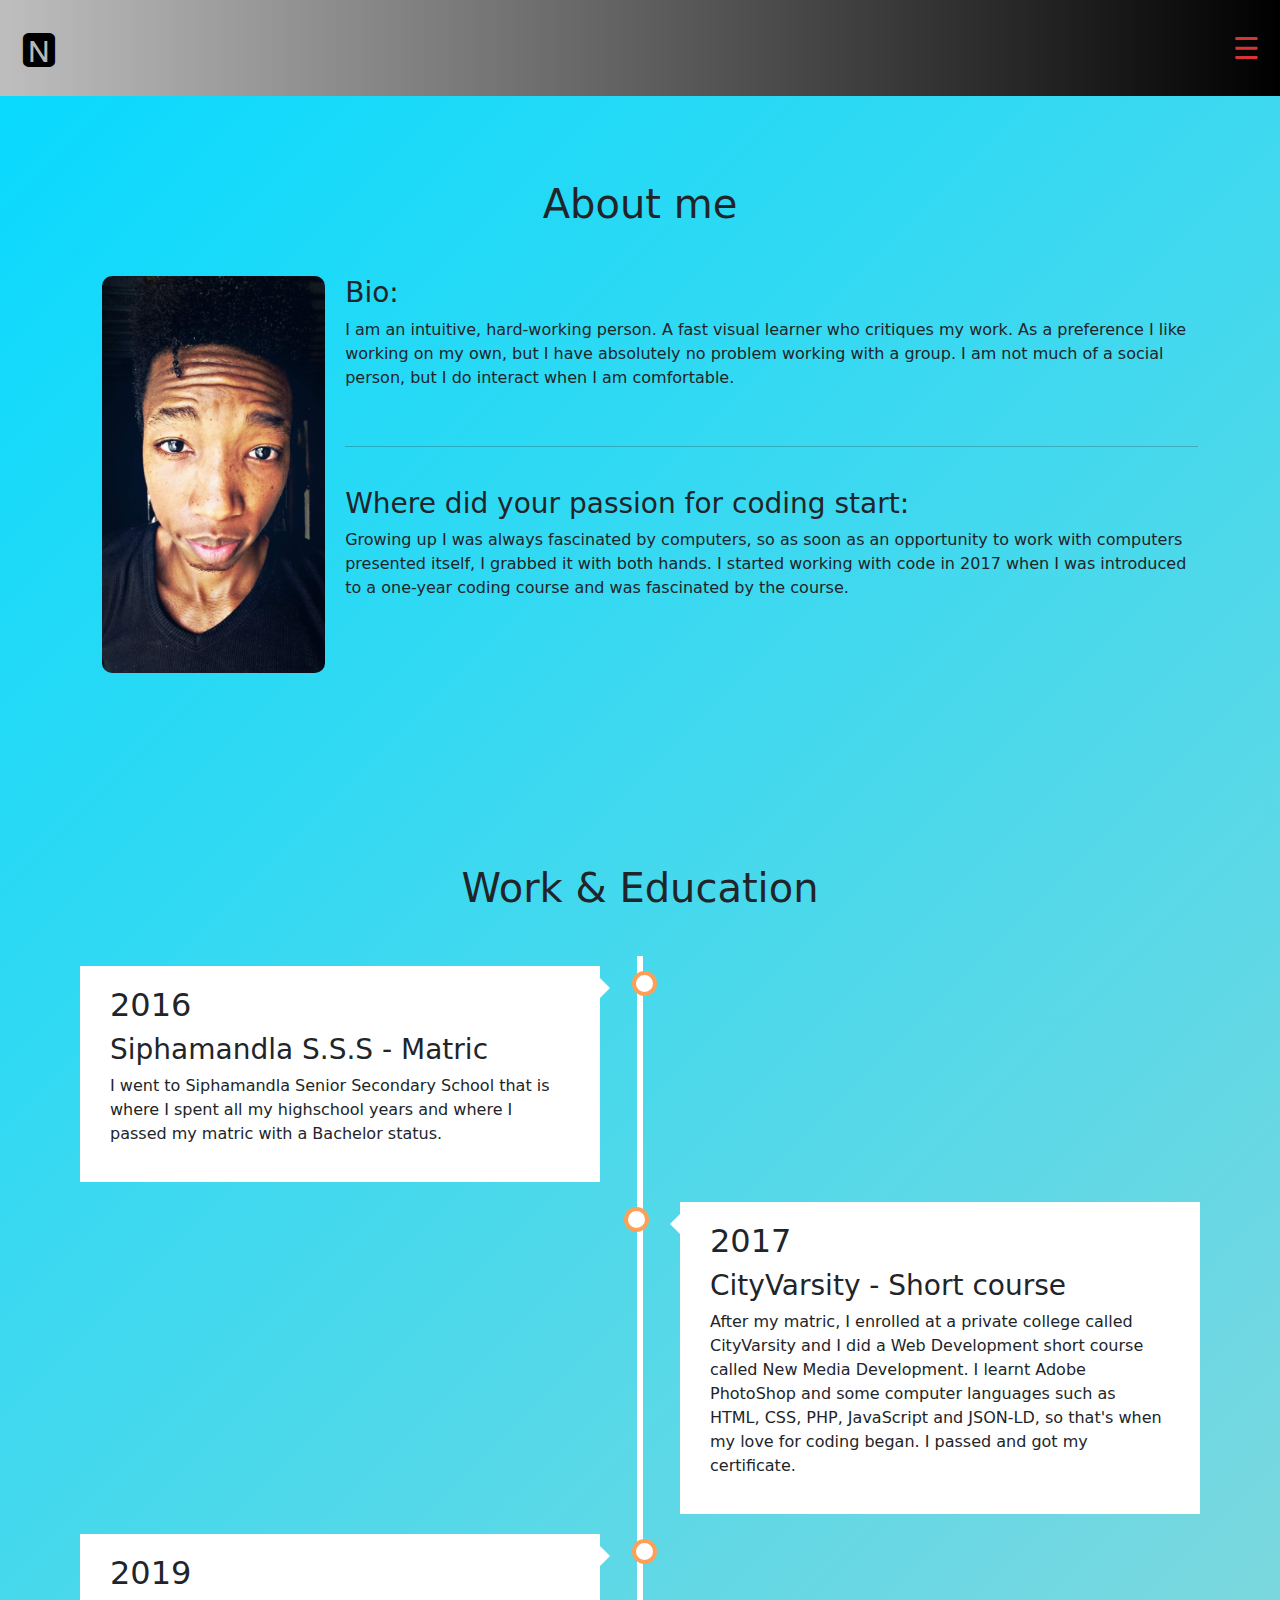
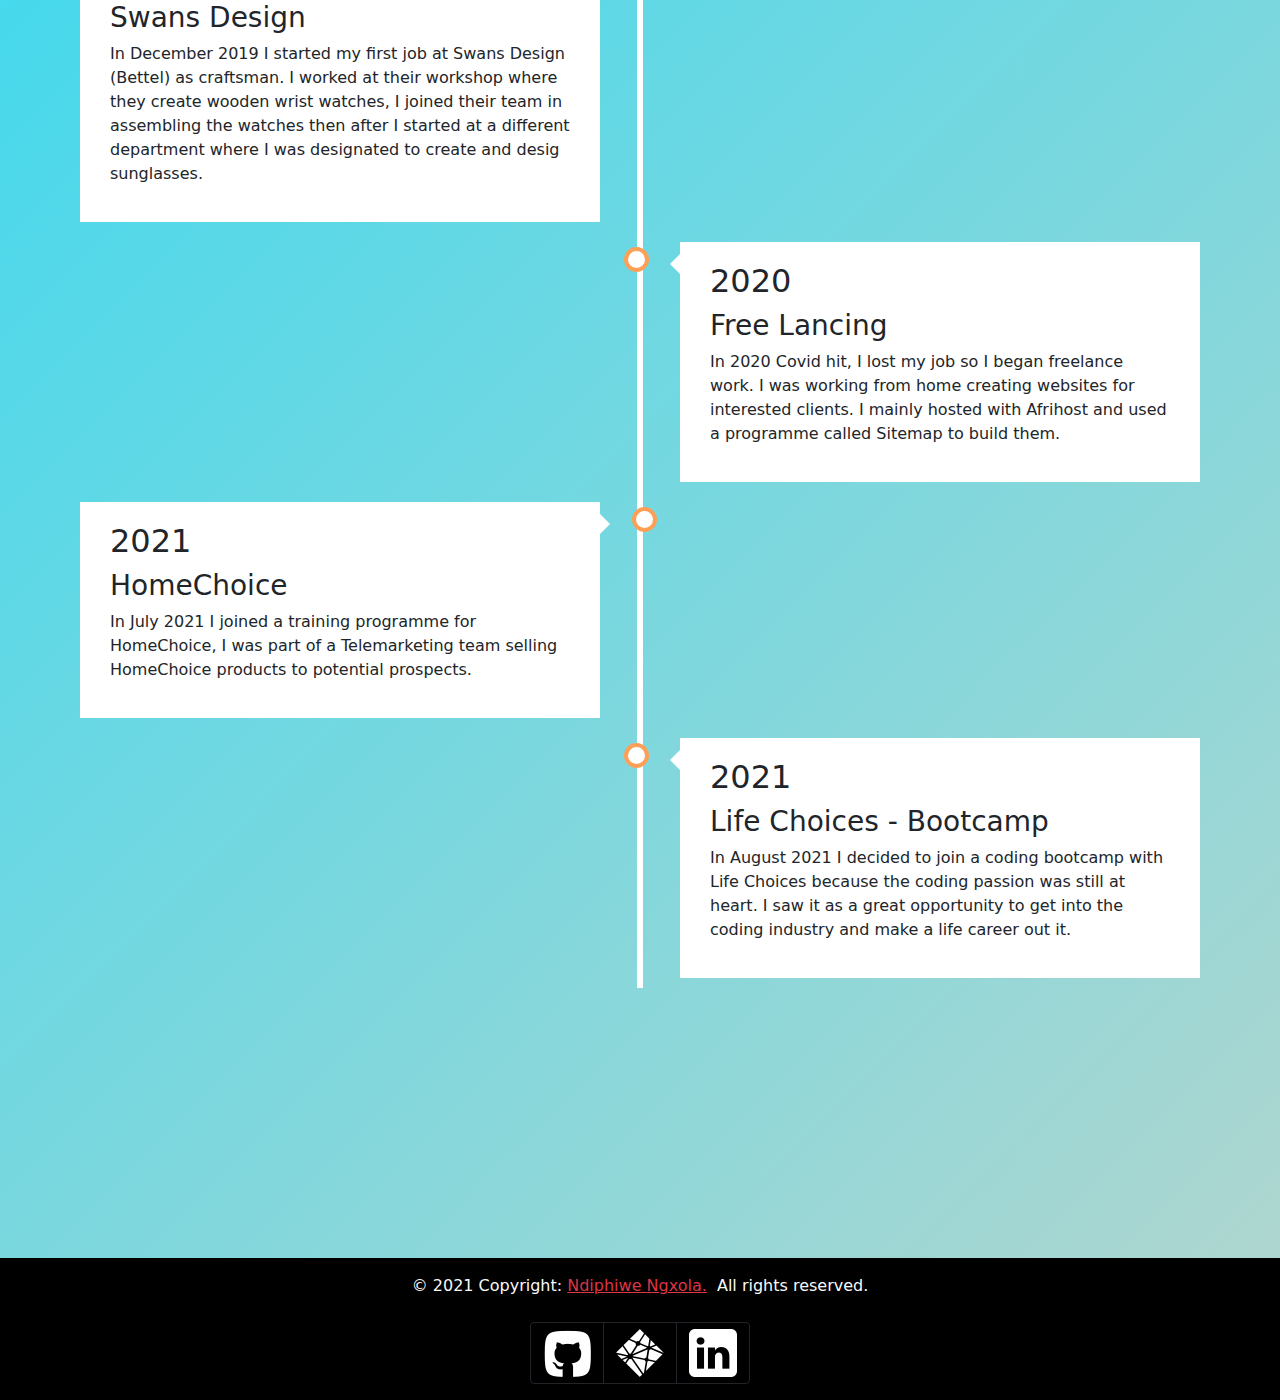
==== about.html @ aef624bc "made some changes" ====
<html lang="en">
<head>
    <meta charset="UTF-8">
    <meta http-equiv="X-UA-Compatible" content="IE=edge">
    <meta name="viewport" content="width=device-width, initial-scale=1.0">
    <link rel="stylesheet" href="assets/style.css">
    <link rel="stylesheet" href="https://cdn.jsdelivr.net/npm/bootstrap-icons@1.6.1/font/bootstrap-icons.css">
    <link rel="stylesheet" href="assets/bootstrap.min.css">
    <!-- <link href="https://cdn.jsdelivr.net/npm/bootstrap@5.0.2/dist/css/bootstrap.min.css" rel="stylesheet" integrity="sha384-EVSTQN3/azprG1Anm3QDgpJLIm9Nao0Yz1ztcQTwFspd3yD65VohhpuuCOmLASjC" crossorigin="anonymous"> -->
    <title>🅽 Ndiphiwe Ngxola</title>
</head>
<body class="thisbody">
    <div class="thisnav fixed-top">
        <nav class="navbar">
            <div class="mynav">
                <a href="index.html" id="logo">🅽</a>
            </div>
            <div class="">
              <span class="float-end" style="font-size:30px;cursor:pointer; color: #d83434; float: right;" onclick="openNav()">&#9776;</span>
            </div>
            <div id="mySidenav" class="sidenav">
                <a href="javascript:void(0)" class="closebtn" onclick="closeNav()">&times;</a>
                <a href="index.html">Home</a>
                <a href="about.html">About</a>
                <a href="skills.html">Skills</a>
                <a href="projects.html">Projects</a>
                <a href="testimonials.html">Testimonials</a>
                <a href="contact.html">Contact</a>
            </div>
        </nav>
    </div>

       <section id="abtsec">
           <h1 class="text-center h1 mb-5">About me</h1>
           <div class="container">
           <div id="firstpart">
               <img src="imgs/myself.jpg" class="myabtimg" style="width: 20%;float: left;border-radius: 10px; margin: 0 20px 0 20px;">
                <div id="passage">
                  <h3>Bio:</h3>
                  <p>
                    I am an intuitive, hard-working person. A fast visual learner who critiques my work. As a preference I like working on my own, but I have absolutely no problem working with a group. I am not much of a social person, but I do interact when I am comfortable.
                  </p>
                  <br>
                  <hr>
                  <br>
                  <h3>Where did your passion for coding start:</h3>
                  <p>Growing up I was always fascinated by computers, so as soon as an opportunity to work with computers presented itself, I grabbed it with both hands. I started working with code in 2017 when I was introduced to a one-year coding course and was fascinated by the course. </p>
                </div>
           </div>
          </div>
       </section>

       <br><br>
       
       <section id="tmln">
           <h1 class="text-center">Work & Education</h1>
        <div class="timeline">
            <div class="cntnr left">
              <div class="cntnt">
                <h2>2016</h2>
                <h3>Siphamandla S.S.S - Matric</h3>
                <p>I went to Siphamandla Senior Secondary School that is where I spent all my highschool years and where I passed my matric with a Bachelor status.</p>
              </div>
            </div>
            <div class="cntnr right">
              <div class="cntnt">
                <h2>2017</h2>
                <h3>CityVarsity - Short course</h3>
                <p>After my matric, I enrolled at a private college called CityVarsity and I did a Web Development short course called New Media Development. I learnt Adobe PhotoShop and some computer languages such as HTML, CSS, PHP, JavaScript and JSON-LD, so that's when my love for coding began. I passed and got my certificate.</p>
              </div>
            </div>
            <div class="cntnr left">
              <div class="cntnt">
                <h2>2019</h2>
                <h3>Swans Design</h3>
                <p>In December 2019 I started my first job at Swans Design (Bettel) as craftsman. I worked at their workshop where they create wooden wrist watches, I joined their team in assembling the watches then after I started at a different department where I was designated to create and desig sunglasses.</p>
              </div>
            </div>
            <div class="cntnr right">
              <div class="cntnt">
                <h2>2020</h2>
                <h3>Free Lancing</h3>
                <p>In 2020 Covid hit, I lost my job so I began freelance work. I was working from home creating websites for interested clients. I mainly hosted with Afrihost and used a programme called Sitemap to build them.</p>
              </div>
            </div>
            <div class="cntnr left">
              <div class="cntnt">
                <h2>2021</h2>
                <h3>HomeChoice</h3>
                <p>In July 2021 I joined a training programme for HomeChoice, I was part of a Telemarketing team selling HomeChoice products to potential prospects.</p>
              </div>
            </div>
            <div class="cntnr right">
              <div class="cntnt">
                <h2>2021</h2>
                <h3>Life Choices - Bootcamp</h3>
                <p>In August 2021 I decided to join a coding bootcamp with Life Choices because the coding passion was still at heart. I saw it as a great opportunity to get into the coding industry and make a life career out it.</p>
              </div>
            </div>
          </div>
        
       </section>

        <!-- FOOTER -->
  <footer>
    <!-- Copyright -->
    <div class="text-light text-center p-3">
      © 2021 Copyright:
      <a class="text-danger" href="index.html">Ndiphiwe Ngxola.</a>
        &nbsp;All rights reserved.
      <br><br>
      <div class="btn-group">
        <a href="#" target="_blank" class="btn btn-outline-dark"><img src="imgs/github.png" alt=""></a>
        <a href="#" target="_blank" class="btn btn-outline-dark"><img src="imgs/netlify.png" alt=""></a>
        <a href="#" target="_blank" class="btn btn-outline-dark"><img src="imgs/lnkdin.png" alt=""></a>
      </div>
      </div>
    <!-- 
      <i class="bi bi-facebook"></i>
      <i class="bi bi-twitter"></i>
      <i class="bi bi-instagram"></i>
   -->
    <!-- Copyright -->
    </footer>
    <!-- footer ends here -->

    <script src="assets/nav.js"></script>
    <script src="assets/bootstrap.bundle.min.js"></script>
    <!-- <script src="https://cdn.jsdelivr.net/npm/bootstrap@5.0.2/dist/js/bootstrap.bundle.min.js" integrity="sha384-MrcW6ZMFYlzcLA8Nl+NtUVF0sA7MsXsP1UyJoMp4YLEuNSfAP+JcXn/tWtIaxVXM" crossorigin="anonymous"></script> -->

</body>
</html>
---- assets/style.css ----
* {
  margin: 0;
  padding: 0;
  box-sizing: border-box;
}

.thisbody{
  background: linear-gradient(-45deg, #565a5c, #719396, #d8d8d8, #b4d6ce, #05daff);
  background-size: 400% 400%;
  animation: gradient 15s ease infinite;
}
      @keyframes gradient {
  0% {
      background-position: 0% 50%;
  }
  50% {
      background-position: 100% 50%;
  }
  100% {
      background-position: 0% 50%;
  }
}


#bgimg{
  background-image: url(/imgs/bg.jpg);
  background-size: cover;
  background-repeat: no-repeat;
  height: 100vh;
}
#logo{
  color: black;
  font-size: 40px;
  text-decoration: none;
}

/* Navigtion */
.thisnav{
  background: linear-gradient(to right, #e8e8e8 -22%, #000 100%); 
  padding: 10px 20px;
}
.hmnav{
  padding: 10px 20px;
}
.hmnav #logo{
  color: white;
  font-size: 40px;
  text-decoration: none;
}

.sidenav {
  height: 100%;
  width: 0;
  position: fixed;
  z-index: 1;
  top: 0;
  right: 0;
  background-color: #111;
  overflow-x: hidden;
  transition: 0.5s;
  padding-top: 60px;
}

.sidenav a {
  padding: 8px 8px 8px 32px;
  text-decoration: none;
  font-size: 25px;
  color: #d83434;
  display: block;
  transition: 0.3s;
}

.sidenav a:hover {
  color: #f1f1f1;
}

.sidenav .closebtn {
  position: absolute;
  top: 0;
  right: 25px;
  font-size: 36px;
  margin-left: 50px;
}

@media screen and (max-height: 450px) {
  .sidenav {padding-top: 15px;}
  .sidenav a {font-size: 18px;}
}

/* LANDING PAGE */
.landing{
  margin-top: 20vh;
  text-align: center;
}



.gradient-heading {
  font-size: 100px;
  font-weight: 700;
  line-height: 120px;
  letter-spacing: 5px;
  text-align: center;
  background: linear-gradient(45deg,#2c2c2c,#b1abab,#575757,#5f7d8f);
  -webkit-background-clip: text;
  -webkit-text-fill-color: transparent;
  background-size: 300% 300%;
  -webkit-animation: gradient-text 4s ease infinite;
  animation: gradient-text 4s ease infinite;
  
}
@-webkit-keyframes gradient-text {
  0% {
    background-position: 0% 50%;
  }
    50% {
    background-position: 100% 50%;
  }
  100% {
    background-position: 0% 50%;
  }
}
@keyframes gradient-text {
  0% {
    background-position: 0% 50%;
  }
    50% {
    background-position: 100% 50%;
  }
  100% {
    background-position: 0% 50%;
  }
}


.content h1{
  /* background-color: rgba(0, 0, 0, 0.39); */
  width: max-content;
  text-align: center;
  margin: 0 auto;
  border-radius: 6px;
  padding: 0 2vh;
  -webkit-text-stroke-width: .5px;
  -webkit-text-stroke-color: black;
}

.content h2{
  background-color: rgba(0, 0, 0, 0.342);
  width: max-content;
  text-align: center;
  margin: 0 auto;
  border-radius: 6px; 
  padding: 1vh 1vh;
  /* -webkit-text-stroke-width: .5px; */
  /* -webkit-text-stroke-color: black; */
}

/* ABOUT SECTION */
#abtsec{
  padding-top: 20vh;
  margin-bottom: 20vh;
}
.myabtimg:hover {
  animation: shake 0.5s;
  animation-iteration-count: infinite;
}
@keyframes shake {
  0% { transform: translate(1px, 1px) rotate(0deg); }
  10% { transform: translate(-1px, -2px) rotate(-1deg); }
  20% { transform: translate(-3px, 0px) rotate(1deg); }
  30% { transform: translate(3px, 2px) rotate(0deg); }
  40% { transform: translate(1px, -1px) rotate(1deg); }
  50% { transform: translate(-1px, 2px) rotate(-1deg); }
  60% { transform: translate(-3px, 1px) rotate(0deg); }
  70% { transform: translate(3px, 1px) rotate(-1deg); }
  80% { transform: translate(-1px, -1px) rotate(1deg); }
  90% { transform: translate(1px, 2px) rotate(0deg); }
  100% { transform: translate(1px, -2px) rotate(-1deg); }
}


/* tml */
* {
  box-sizing: border-box;
}
#tmln{
  /* background-color: #d6dddc; */
  padding-bottom: 10vh;
}
#tmln h1{
padding: 4vh;
}
/* The actual timeline (the vertical ruler) */
.timeline {
  position: relative;
  max-width: 1200px;
  margin: 0 auto;
}

/* The actual timeline (the vertical ruler) */
.timeline::after {
  content: '';
  position: absolute;
  width: 6px;
  background-color: white;
  top: 0;
  bottom: 0;
  left: 50%;
  margin-left: -3px;
}

/* Container around content */
.cntnr {
  padding: 10px 40px;
  position: relative;
  background-color: inherit;
  width: 50%;
}

/* The circles on the timeline */
.cntnr::after {
  content: '';
  position: absolute;
  width: 25px;
  height: 25px;
  right: -17px;
  background-color: white;
  border: 4px solid #FF9F55;
  top: 15px;
  border-radius: 50%;
  z-index: 1;
}

/* Place the container to the left */
.left {
  left: 0;
}

/* Place the container to the right */
.right {
  left: 50%;
}

/* Add arrows to the left container (pointing right) */
.left::before {
  content: " ";
  height: 0;
  position: absolute;
  top: 22px;
  width: 0;
  z-index: 1;
  right: 30px;
  border: medium solid white;
  border-width: 10px 0 10px 10px;
  border-color: transparent transparent transparent white;
}

/* Add arrows to the right container (pointing left) */
.right::before {
  content: " ";
  height: 0;
  position: absolute;
  top: 22px;
  width: 0;
  z-index: 1;
  left: 30px;
  border: medium solid white;
  border-width: 10px 10px 10px 0;
  border-color: transparent white transparent transparent;
}

/* Fix the circle for containers on the right side */
.right::after {
  left: -16px;
}

/* The actual content */
.cntnt {
  padding: 20px 30px;
  background-color: white;
  position: relative;
  border-radius: 6px solid black;
}

/* Media queries - Responsive timeline on screens less than 600px wide */
@media screen and (max-width: 600px) {
  /* Place the timelime to the left */
  .timeline::after {
  left: 31px;
  }
  
  /* Full-width containers */
  .cntnr {
  width: 100%;
  padding-left: 70px;
  padding-right: 25px;
  }
  
  /* Make sure that all arrows are pointing leftwards */
  .cntnr::before {
  left: 60px;
  border: medium solid white;
  border-width: 10px 10px 10px 0;
  border-color: transparent white transparent transparent;
  }

  /* Make sure all circles are at the same spot */
  .left::after, .right::after {
  left: 15px;
  }
  
  /* Make all right containers behave like the left ones */
  .right {
  left: 0%;
  }
}


/* CONTACT */
#contact{
  margin-top: 20vh;
}

/* FOOOTER */

footer{
  margin-top: 20vh;
  background: linear-gradient(to right, #000 -22%, #000 100%);
}




/* SKILLS */


#skills{
  margin-top: 20vh;
}

.card{
margin: 10px auto;
box-shadow: 0px 2px 4px 0 rgba(0,0,0,0.2);
border-radius: 6px;
height: 100%;
transition: 0.3s;
}
.card:hover {
box-shadow: 1px 10px 16px 0 rgba(0,0,0,0.3);
}
.card-title{
text-align: center;
color: #666666;
font-weight: bold;
}
.card-text{
    font-weight: 500;
color: #66686b;
}
.card-image{
text-align: center;
margin: 5vh 0;
}
.card-text{
text-align: center;
}

.title-heading{
font-size: 3em;
text-align: center;
margin: 4%;
font-weight: bold;
}
.card-body .card-title{
  margin-top: 20px;
}
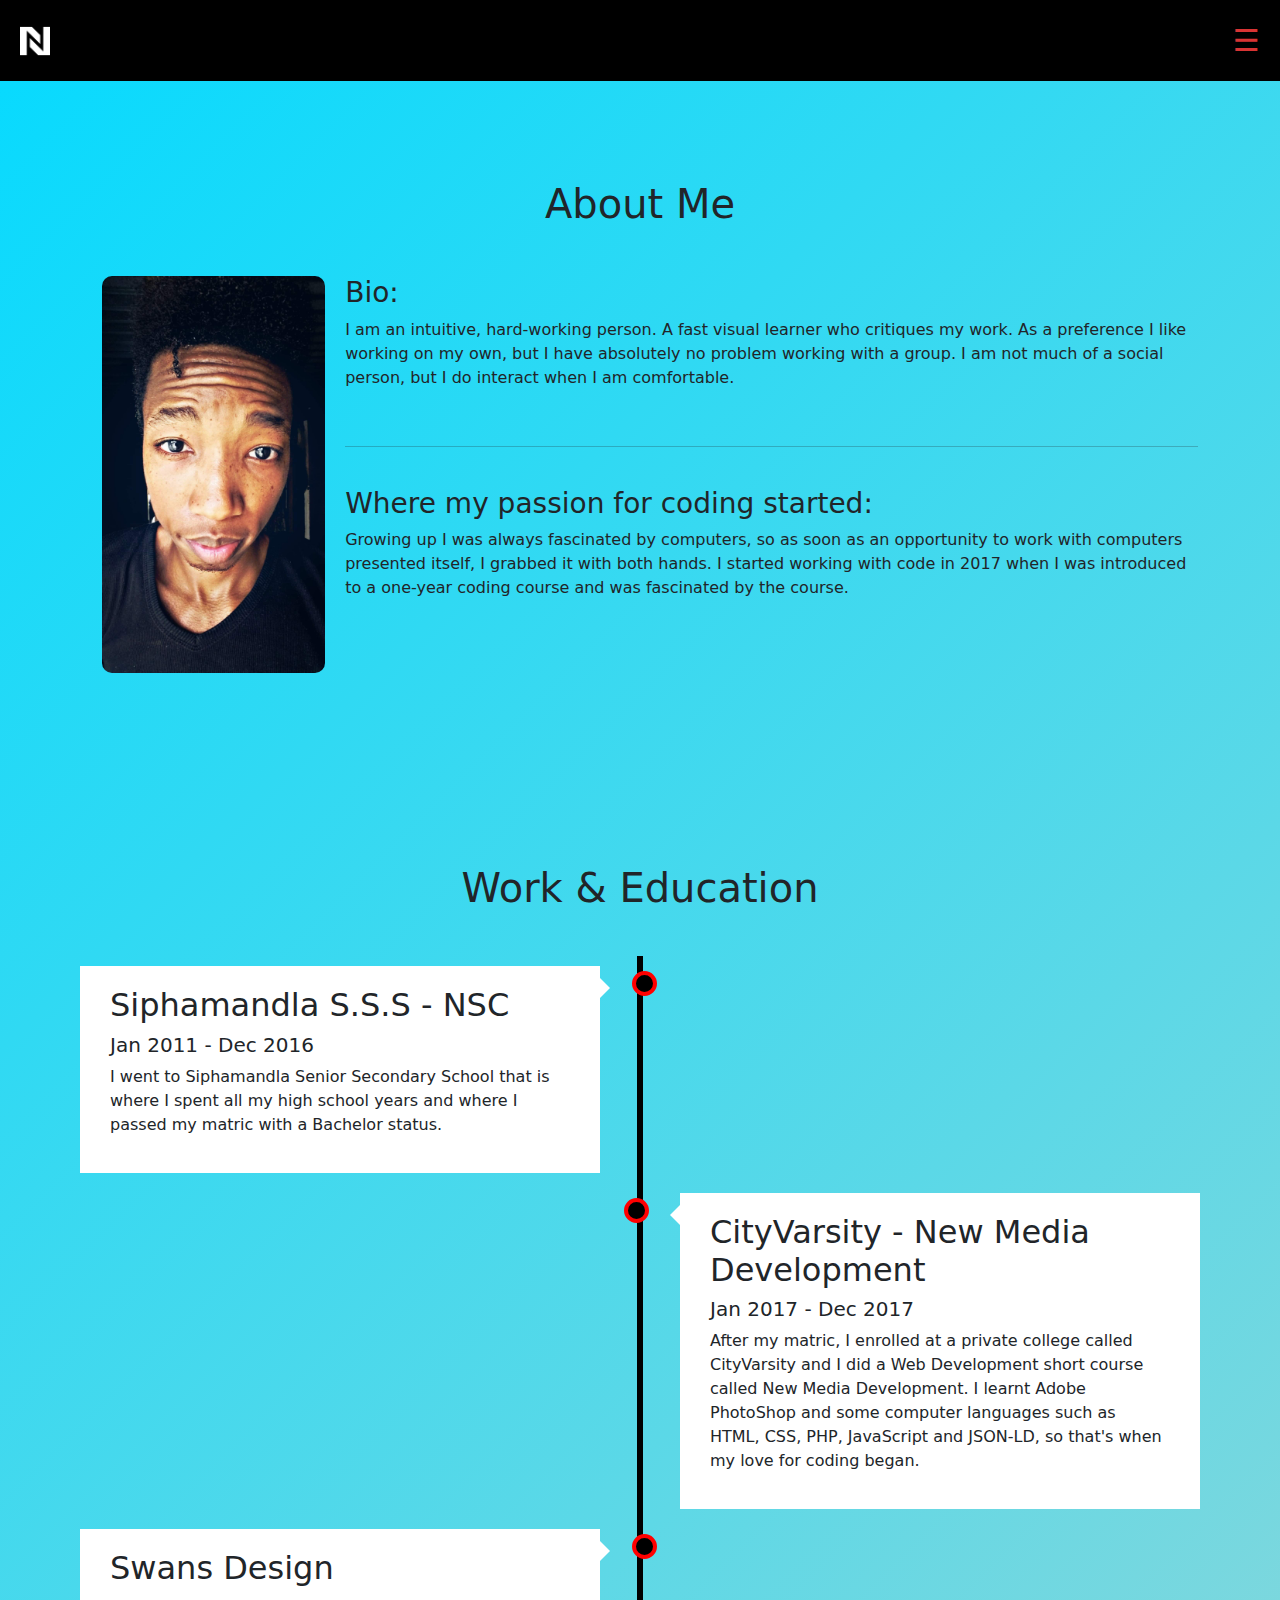
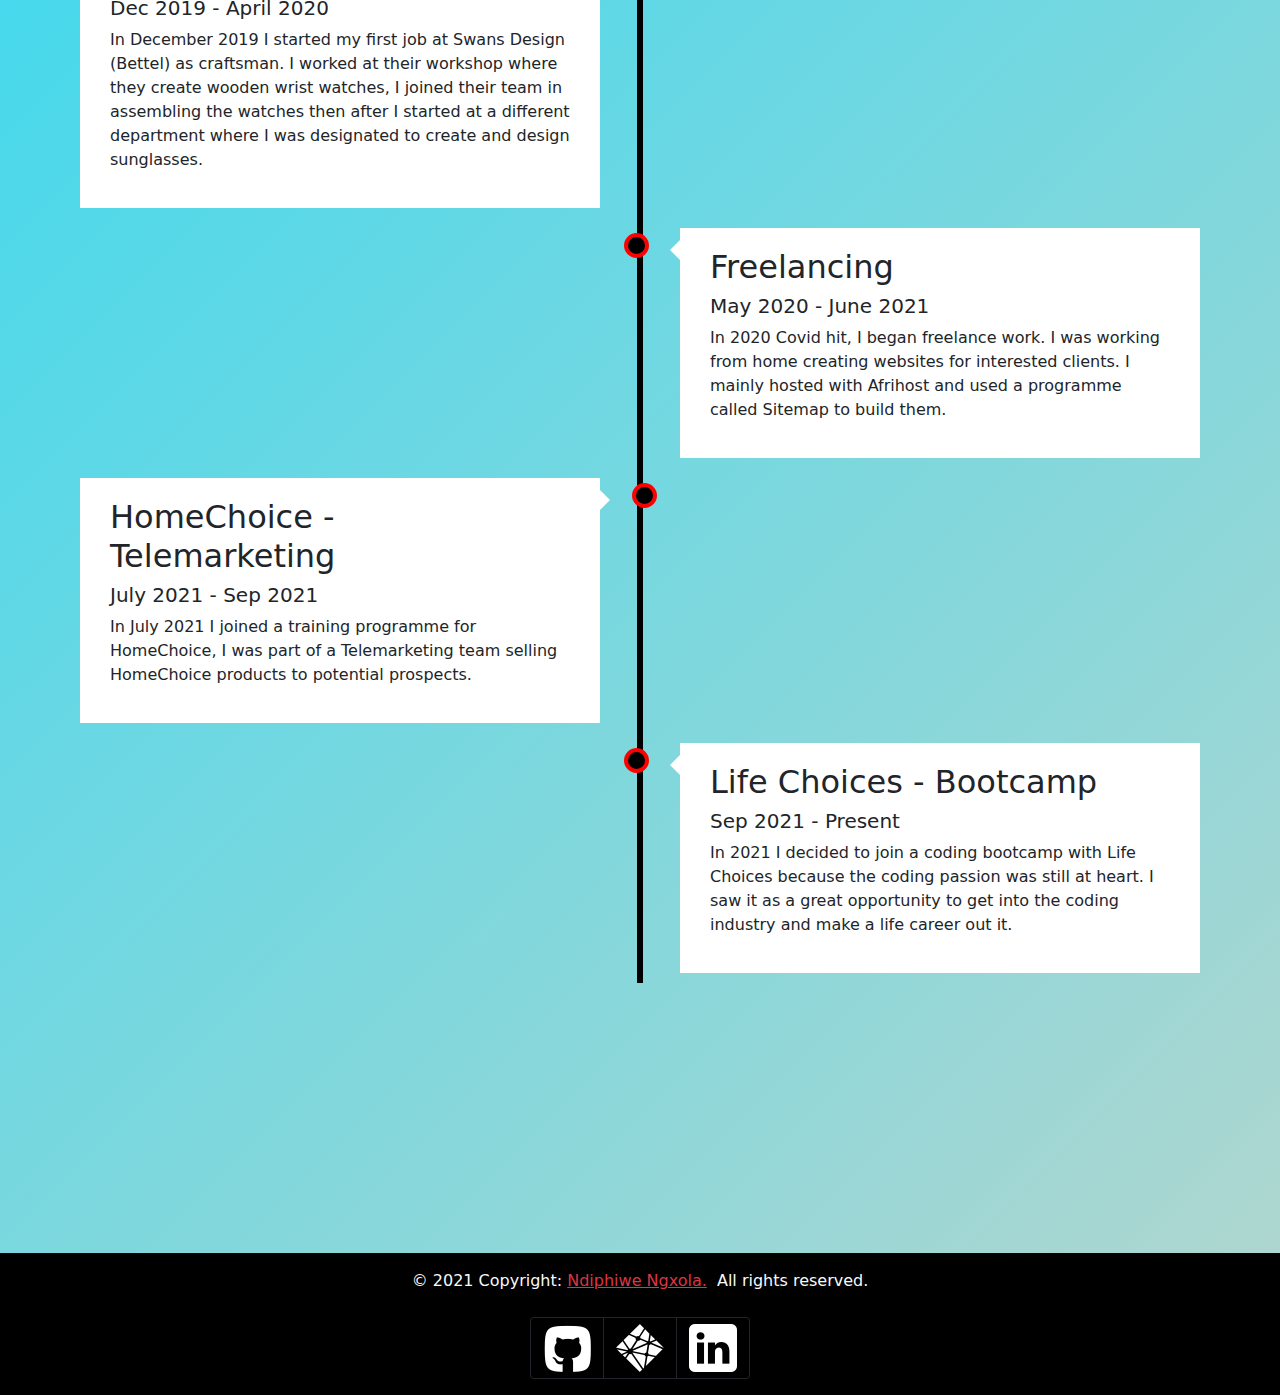
==== commit 2fc3e36e: "added file, made changes" ====
--- a/about.html
+++ b/about.html
@@ -3,17 +3,18 @@
     <meta charset="UTF-8">
     <meta http-equiv="X-UA-Compatible" content="IE=edge">
     <meta name="viewport" content="width=device-width, initial-scale=1.0">
+    <link rel="icon" type="image/x-icon" href="imgs/logo.png">
     <link rel="stylesheet" href="assets/style.css">
     <link rel="stylesheet" href="https://cdn.jsdelivr.net/npm/bootstrap-icons@1.6.1/font/bootstrap-icons.css">
     <link rel="stylesheet" href="assets/bootstrap.min.css">
     <!-- <link href="https://cdn.jsdelivr.net/npm/bootstrap@5.0.2/dist/css/bootstrap.min.css" rel="stylesheet" integrity="sha384-EVSTQN3/azprG1Anm3QDgpJLIm9Nao0Yz1ztcQTwFspd3yD65VohhpuuCOmLASjC" crossorigin="anonymous"> -->
-    <title>🅽 Ndiphiwe Ngxola</title>
+    <title>Ndiphiwe Ngxola</title>
 </head>
 <body class="thisbody">
     <div class="thisnav fixed-top">
         <nav class="navbar">
             <div class="mynav">
-                <a href="index.html" id="logo">🅽</a>
+              <a href="index.html" id="logo"><img src="imgs/logo.png" height="30px" alt=""></a>
             </div>
             <div class="">
               <span class="float-end" style="font-size:30px;cursor:pointer; color: #d83434; float: right;" onclick="openNav()">&#9776;</span>
@@ -21,7 +22,7 @@
             <div id="mySidenav" class="sidenav">
                 <a href="javascript:void(0)" class="closebtn" onclick="closeNav()">&times;</a>
                 <a href="index.html">Home</a>
-                <a href="about.html">About</a>
+                <a href="about.html" class="active">About</a>
                 <a href="skills.html">Skills</a>
                 <a href="projects.html">Projects</a>
                 <a href="testimonials.html">Testimonials</a>
@@ -31,7 +32,7 @@
     </div>
 
        <section id="abtsec">
-           <h1 class="text-center h1 mb-5">About me</h1>
+           <h1 class="text-center h1 mb-5">About Me</h1>
            <div class="container">
            <div id="firstpart">
                <img src="imgs/myself.jpg" class="myabtimg" style="width: 20%;float: left;border-radius: 10px; margin: 0 20px 0 20px;">
@@ -43,7 +44,7 @@
                   <br>
                   <hr>
                   <br>
-                  <h3>Where did your passion for coding start:</h3>
+                  <h3>Where my passion for coding started:</h3>
                   <p>Growing up I was always fascinated by computers, so as soon as an opportunity to work with computers presented itself, I grabbed it with both hands. I started working with code in 2017 when I was introduced to a one-year coding course and was fascinated by the course. </p>
                 </div>
            </div>
@@ -57,44 +58,44 @@
         <div class="timeline">
             <div class="cntnr left">
               <div class="cntnt">
-                <h2>2016</h2>
-                <h3>Siphamandla S.S.S - Matric</h3>
-                <p>I went to Siphamandla Senior Secondary School that is where I spent all my highschool years and where I passed my matric with a Bachelor status.</p>
+                <h2>Siphamandla S.S.S - NSC</h2>
+                <h5>Jan 2011 - Dec 2016</h5>
+                <p>I went to Siphamandla Senior Secondary School that is where I spent all my high school years and where I passed my matric with a Bachelor status.</p>
               </div>
             </div>
             <div class="cntnr right">
               <div class="cntnt">
-                <h2>2017</h2>
-                <h3>CityVarsity - Short course</h3>
-                <p>After my matric, I enrolled at a private college called CityVarsity and I did a Web Development short course called New Media Development. I learnt Adobe PhotoShop and some computer languages such as HTML, CSS, PHP, JavaScript and JSON-LD, so that's when my love for coding began. I passed and got my certificate.</p>
+                <h2>CityVarsity - New Media Development</h2>
+                <h5>Jan 2017 - Dec 2017</h5>
+                <p>After my matric, I enrolled at a private college called CityVarsity and I did a Web Development short course called New Media Development. I learnt Adobe PhotoShop and some computer languages such as HTML, CSS, PHP, JavaScript and JSON-LD, so that's when my love for coding began.</p>
               </div>
             </div>
             <div class="cntnr left">
               <div class="cntnt">
-                <h2>2019</h2>
-                <h3>Swans Design</h3>
-                <p>In December 2019 I started my first job at Swans Design (Bettel) as craftsman. I worked at their workshop where they create wooden wrist watches, I joined their team in assembling the watches then after I started at a different department where I was designated to create and desig sunglasses.</p>
+                <h2>Swans Design</h2>
+                <h5>Dec 2019 - April 2020</h5>
+                <p>In December 2019 I started my first job at Swans Design (Bettel) as craftsman. I worked at their workshop where they create wooden wrist watches, I joined their team in assembling the watches then after I started at a different department where I was designated to create and design sunglasses.</p>
               </div>
             </div>
             <div class="cntnr right">
               <div class="cntnt">
-                <h2>2020</h2>
-                <h3>Free Lancing</h3>
-                <p>In 2020 Covid hit, I lost my job so I began freelance work. I was working from home creating websites for interested clients. I mainly hosted with Afrihost and used a programme called Sitemap to build them.</p>
+                <h2>Freelancing</h2>
+                <h5>May 2020 - June 2021</h5>
+                <p>In 2020 Covid hit, I began freelance work. I was working from home creating websites for interested clients. I mainly hosted with Afrihost and used a programme called Sitemap to build them.</p>
               </div>
             </div>
             <div class="cntnr left">
               <div class="cntnt">
-                <h2>2021</h2>
-                <h3>HomeChoice</h3>
+                <h2>HomeChoice - Telemarketing</h2>
+                <h5>July 2021 - Sep 2021</h5>
                 <p>In July 2021 I joined a training programme for HomeChoice, I was part of a Telemarketing team selling HomeChoice products to potential prospects.</p>
               </div>
             </div>
             <div class="cntnr right">
               <div class="cntnt">
-                <h2>2021</h2>
-                <h3>Life Choices - Bootcamp</h3>
-                <p>In August 2021 I decided to join a coding bootcamp with Life Choices because the coding passion was still at heart. I saw it as a great opportunity to get into the coding industry and make a life career out it.</p>
+                <h2>Life Choices - Bootcamp</h2>
+                <h5>Sep 2021 - Present</h5>
+                <p>In 2021 I decided to join a coding bootcamp with Life Choices because the coding passion was still at heart. I saw it as a great opportunity to get into the coding industry and make a life career out it.</p>
               </div>
             </div>
           </div>
@@ -110,9 +111,9 @@
         &nbsp;All rights reserved.
       <br><br>
       <div class="btn-group">
-        <a href="#" target="_blank" class="btn btn-outline-dark"><img src="imgs/github.png" alt=""></a>
-        <a href="#" target="_blank" class="btn btn-outline-dark"><img src="imgs/netlify.png" alt=""></a>
-        <a href="#" target="_blank" class="btn btn-outline-dark"><img src="imgs/lnkdin.png" alt=""></a>
+        <a href="https://github.com/Ndiphiwe/portfolio" target="_blank" class="btn btn-outline-dark"><img src="imgs/github.png" alt=""></a>
+        <a href="https://ndiphiwe-ngxola.netlify.app/" target="_blank" class="btn btn-outline-dark"><img src="imgs/netlify.png" alt=""></a>
+        <a href="https://www.linkedin.com/in/ndiphiwe-ngxola/" target="_blank" class="btn btn-outline-dark"><img src="imgs/lnkdin.png" alt=""></a>
       </div>
       </div>
     <!-- 
--- a/assets/style.css
+++ b/assets/style.css
@@ -23,20 +23,20 @@
 
 
 #bgimg{
-  background-image: url(/imgs/bg.jpg);
+  background-image: url(/imgs/mybg.jpg);
   background-size: cover;
   background-repeat: no-repeat;
   height: 100vh;
 }
 #logo{
-  color: black;
+  color: #d83434;
   font-size: 40px;
   text-decoration: none;
 }
 
 /* Navigtion */
 .thisnav{
-  background: linear-gradient(to right, #e8e8e8 -22%, #000 100%); 
+  background: black;
   padding: 10px 20px;
 }
 .hmnav{
@@ -73,7 +73,10 @@
 .sidenav a:hover {
   color: #f1f1f1;
 }
-
+.sidenav a.active {
+  background-color: #2B2E35E0;
+  color: white;
+}
 .sidenav .closebtn {
   position: absolute;
   top: 0;
@@ -95,46 +98,9 @@
 
 
 
-.gradient-heading {
-  font-size: 100px;
-  font-weight: 700;
-  line-height: 120px;
-  letter-spacing: 5px;
-  text-align: center;
-  background: linear-gradient(45deg,#2c2c2c,#b1abab,#575757,#5f7d8f);
-  -webkit-background-clip: text;
-  -webkit-text-fill-color: transparent;
-  background-size: 300% 300%;
-  -webkit-animation: gradient-text 4s ease infinite;
-  animation: gradient-text 4s ease infinite;
-  
-}
-@-webkit-keyframes gradient-text {
-  0% {
-    background-position: 0% 50%;
-  }
-    50% {
-    background-position: 100% 50%;
-  }
-  100% {
-    background-position: 0% 50%;
-  }
-}
-@keyframes gradient-text {
-  0% {
-    background-position: 0% 50%;
-  }
-    50% {
-    background-position: 100% 50%;
-  }
-  100% {
-    background-position: 0% 50%;
-  }
-}
-
-
+/* 
 .content h1{
-  /* background-color: rgba(0, 0, 0, 0.39); */
+  background-color: rgba(0, 0, 0, 0.39);
   width: max-content;
   text-align: center;
   margin: 0 auto;
@@ -142,7 +108,7 @@
   padding: 0 2vh;
   -webkit-text-stroke-width: .5px;
   -webkit-text-stroke-color: black;
-}
+} */
 
 .content h2{
   background-color: rgba(0, 0, 0, 0.342);
@@ -202,7 +168,7 @@
   content: '';
   position: absolute;
   width: 6px;
-  background-color: white;
+  background-color: rgb(0, 0, 0);
   top: 0;
   bottom: 0;
   left: 50%;
@@ -224,8 +190,8 @@
   width: 25px;
   height: 25px;
   right: -17px;
-  background-color: white;
-  border: 4px solid #FF9F55;
+  background-color: rgb(0, 0, 0);
+  border: 4px solid #ff0000;
   top: 15px;
   border-radius: 50%;
   z-index: 1;
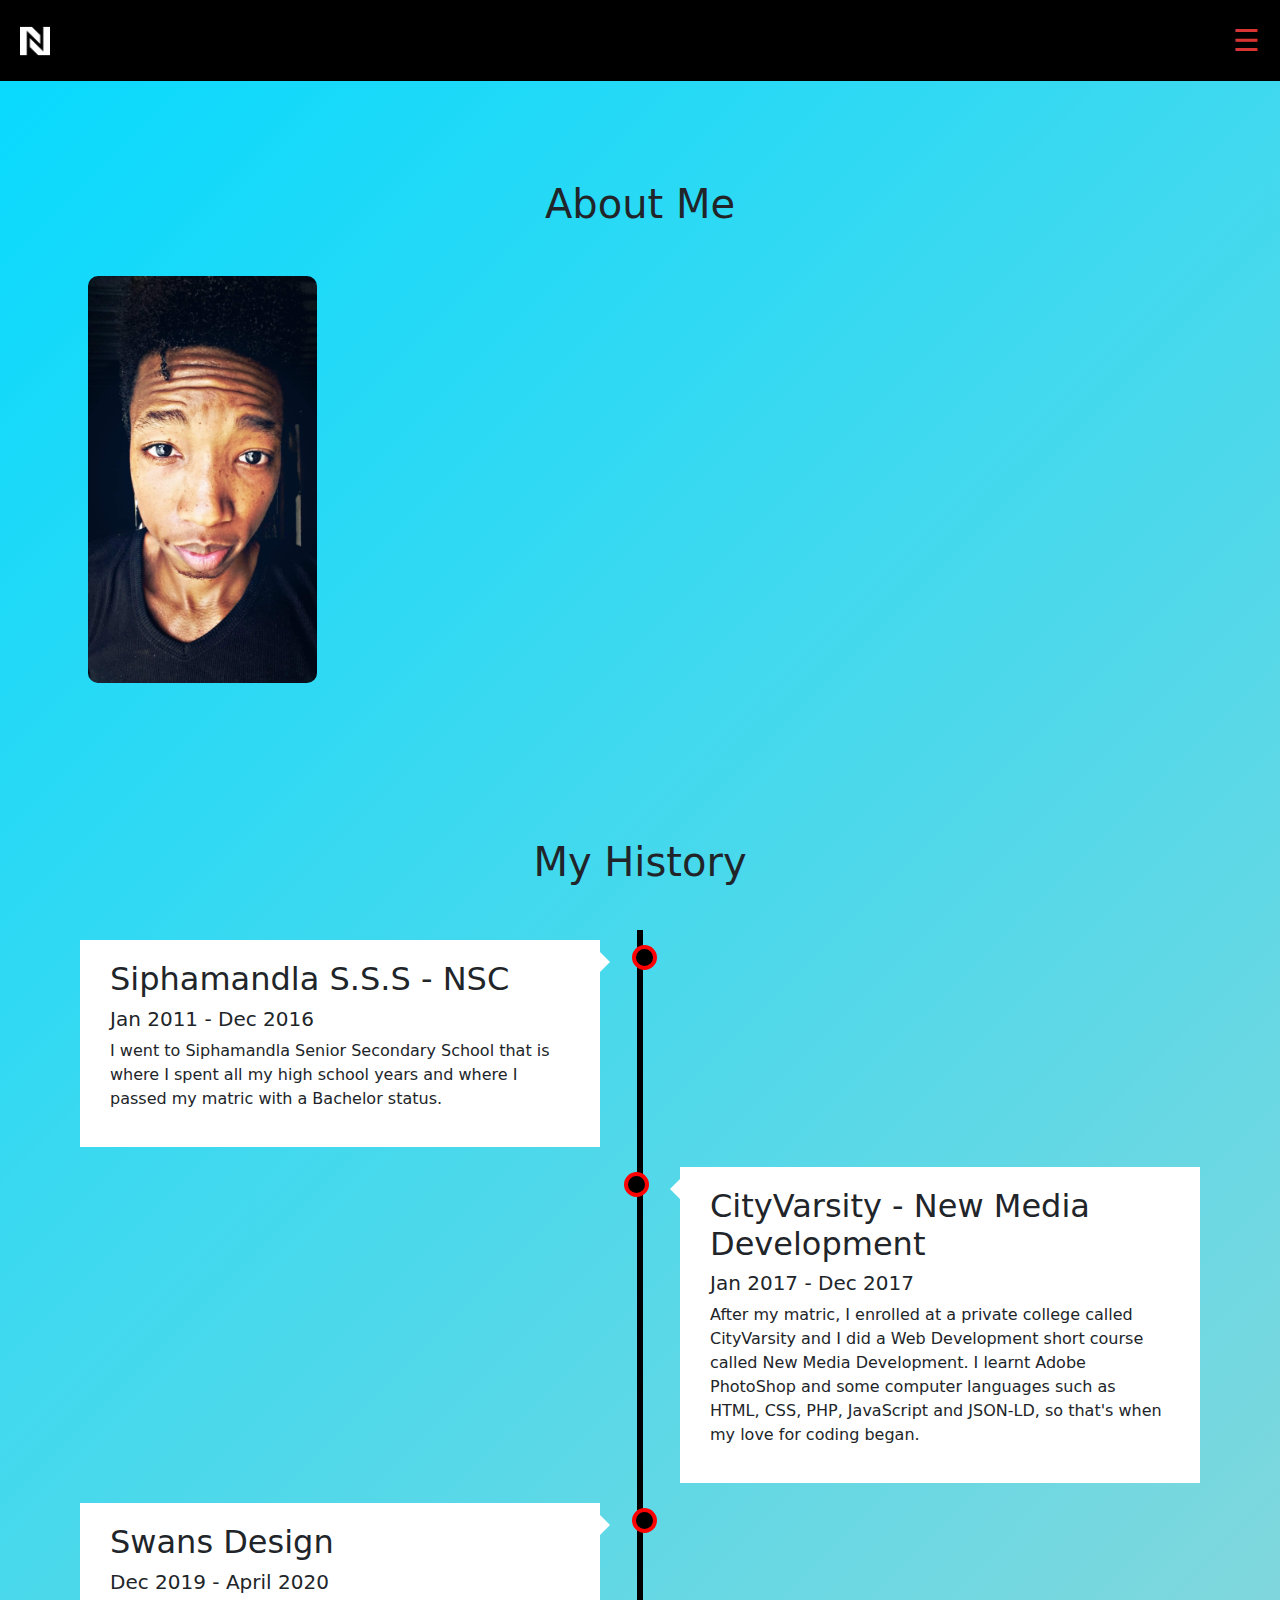
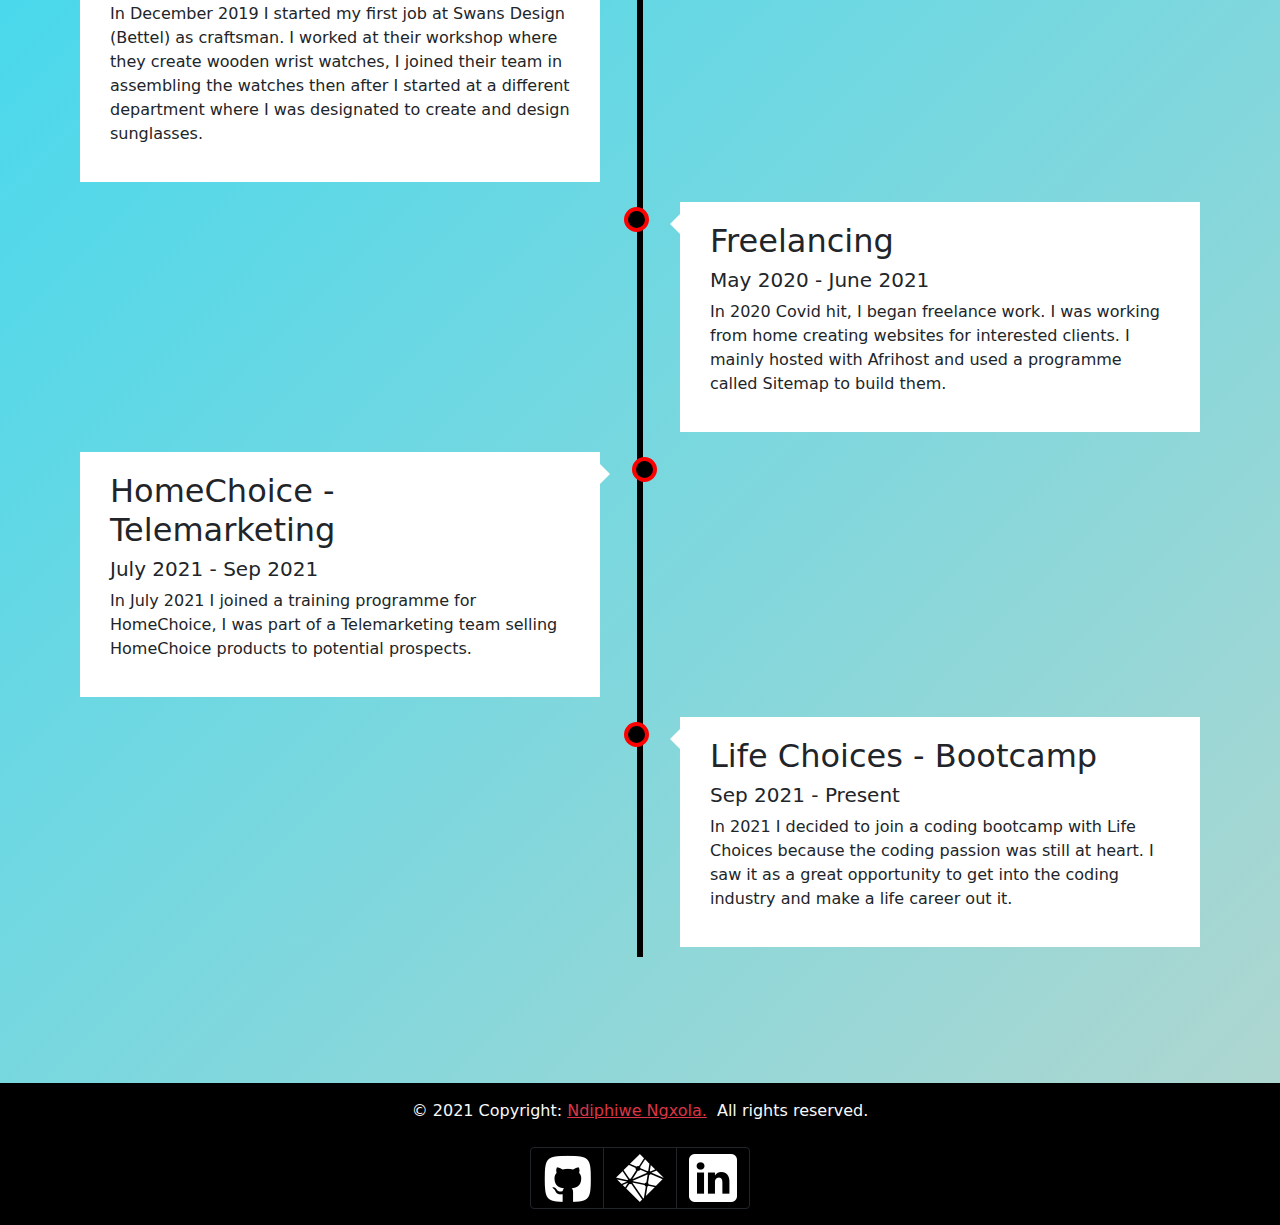
==== commit 1e67b4c1: "made changes" ====
--- a/about.html
+++ b/about.html
@@ -33,7 +33,7 @@
 
        <section id="abtsec">
            <h1 class="text-center h1 mb-5">About Me</h1>
-           <div class="container">
+           <div class="container" style="max-width: 1169px;">
            <div id="firstpart">
                <img src="imgs/myself.jpg" class="myabtimg" style="width: 20%;float: left;border-radius: 10px; margin: 0 20px 0 20px;">
                 <div id="passage">
@@ -41,11 +41,29 @@
                   <p>
                     I am an intuitive, hard-working person. A fast visual learner who critiques my work. As a preference I like working on my own, but I have absolutely no problem working with a group. I am not much of a social person, but I do interact when I am comfortable.
                   </p>
-                  <br>
                   <hr>
                   <br>
                   <h3>Where my passion for coding started:</h3>
                   <p>Growing up I was always fascinated by computers, so as soon as an opportunity to work with computers presented itself, I grabbed it with both hands. I started working with code in 2017 when I was introduced to a one-year coding course and was fascinated by the course. </p>
+                  <br>
+                  <div class="extras">
+                    <p>
+                      <strong>Full Name:</strong>
+                      <span>Ndiphiwe Ngxola</span>&emsp;
+                      <strong>City:</strong>
+                      <span>Cape Town</span>&emsp;
+                      <strong>Languages:</strong>
+                      <span>English, IsiXhosa, IsiZulu</span>
+                    </p>
+                    <p>
+                      <strong>Birthday:</strong>
+                      <span>16 September 1997</span>&emsp;
+                      <strong>Email:</strong>
+                      <span>pndira1770@gmail.com</span>&emsp;
+                      <strong>Phone:</strong>
+                      <span>073 646 9852</span>
+                    </p>
+                  </div>
                 </div>
            </div>
           </div>
@@ -54,7 +72,7 @@
        <br><br>
        
        <section id="tmln">
-           <h1 class="text-center">Work & Education</h1>
+           <h1 class="text-center">My History</h1>
         <div class="timeline">
             <div class="cntnr left">
               <div class="cntnt">
@@ -103,7 +121,7 @@
        </section>
 
         <!-- FOOTER -->
-  <footer>
+  <footer style="margin-top: 4vh;">
     <!-- Copyright -->
     <div class="text-light text-center p-3">
       © 2021 Copyright:
--- a/assets/style.css
+++ b/assets/style.css
@@ -7,7 +7,7 @@
 .thisbody{
   background: linear-gradient(-45deg, #565a5c, #719396, #d8d8d8, #b4d6ce, #05daff);
   background-size: 400% 400%;
-  animation: gradient 15s ease infinite;
+  animation: gradient 10s ease infinite;
 }
       @keyframes gradient {
   0% {
@@ -124,9 +124,13 @@
 /* ABOUT SECTION */
 #abtsec{
   padding-top: 20vh;
-  margin-bottom: 20vh;
-}
-.myabtimg:hover {
+  margin-bottom: 10vh;
+}
+.extras span{
+  text-decoration: underline;
+}
+
+/* .myabtimg {
   animation: shake 0.5s;
   animation-iteration-count: infinite;
 }
@@ -142,8 +146,32 @@
   80% { transform: translate(-1px, -1px) rotate(1deg); }
   90% { transform: translate(1px, 2px) rotate(0deg); }
   100% { transform: translate(1px, -2px) rotate(-1deg); }
-}
-
+} */
+
+#passage{
+  transform: translateX(-200%);
+	opacity: 0;
+  animation: slide-in-anim 2.5s ease-out forwards;
+}
+
+/* TEXT SLIDE IN */
+@keyframes slide-in-anim {
+	20% {
+		opacity: .6;
+	}
+	60% {
+		transform: translateX(4%);
+    color: rgb(165, 175, 174);
+	}
+	75% {
+		transform: translateX(0%);
+    color: rgb(98, 112, 114);
+	}
+	100% {
+		opacity: 1;
+		transform: translateX(0%);
+	}
+}
 
 /* tml */
 * {
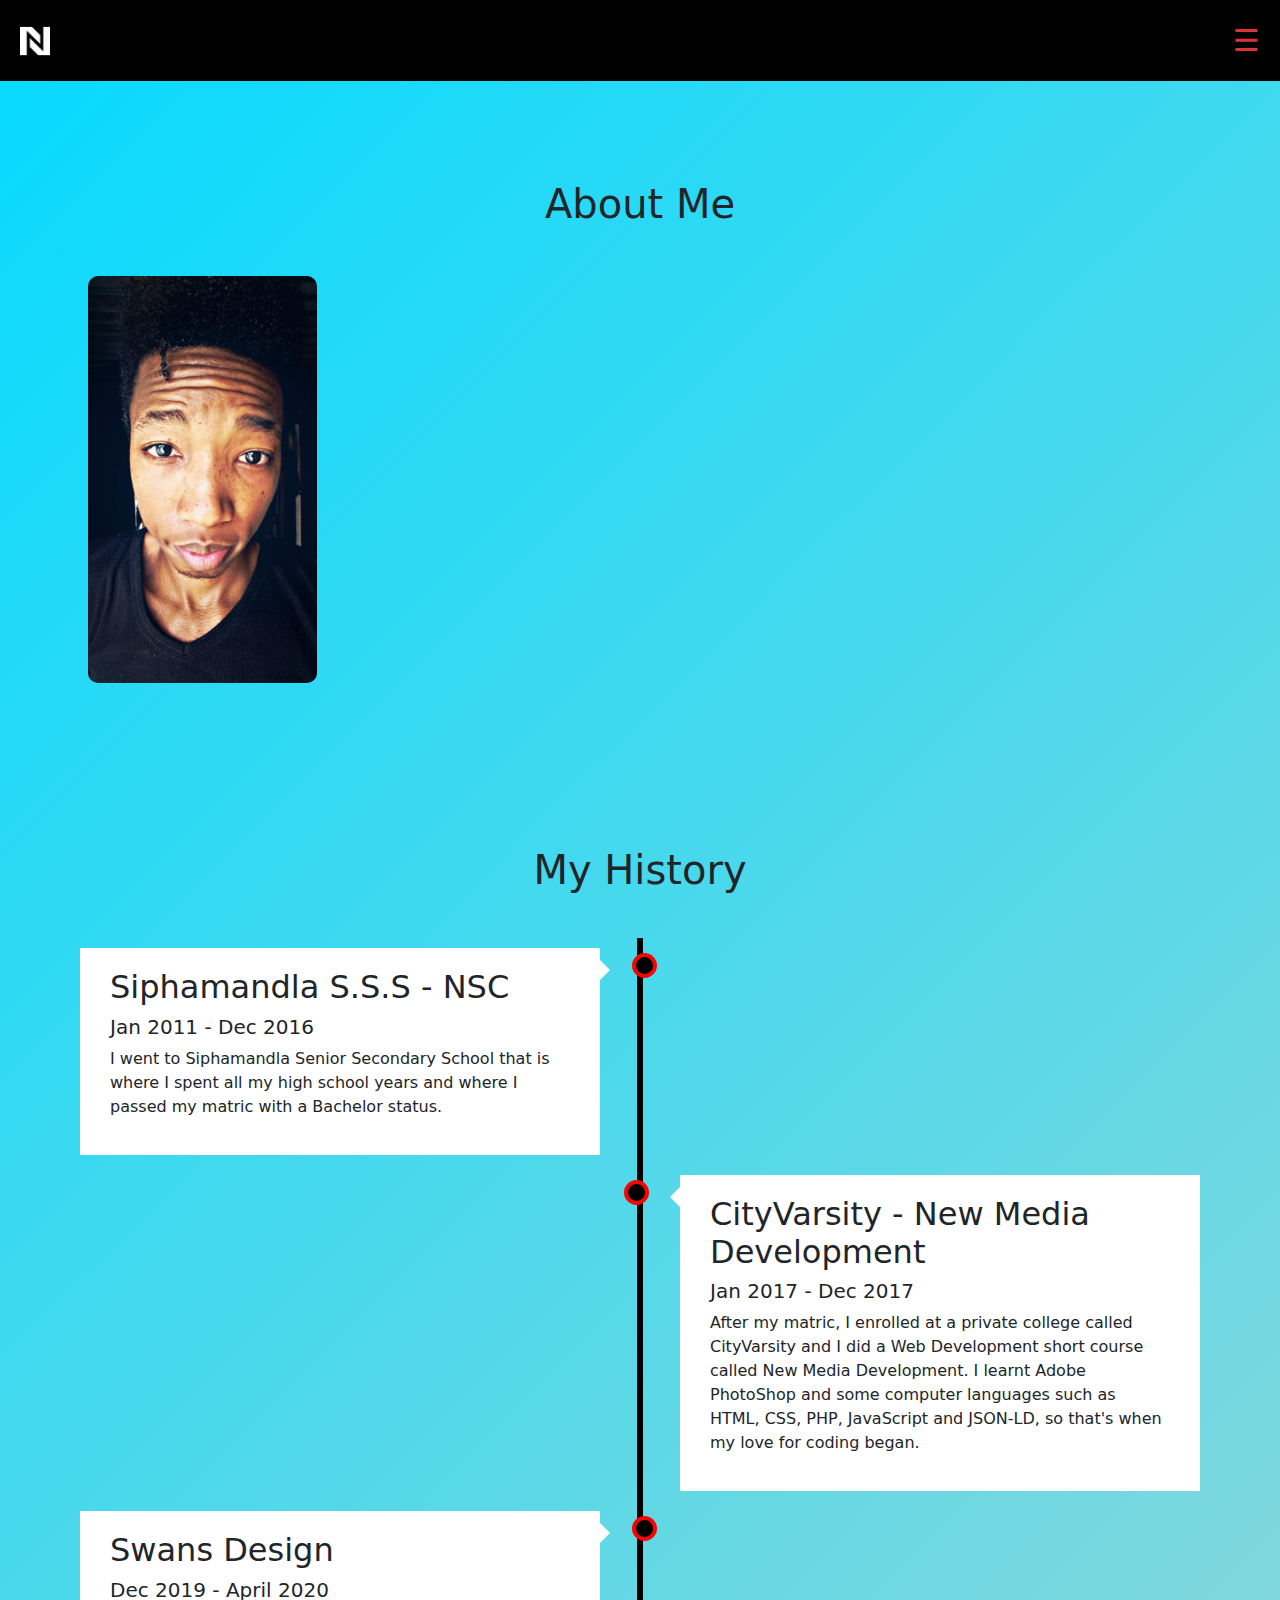
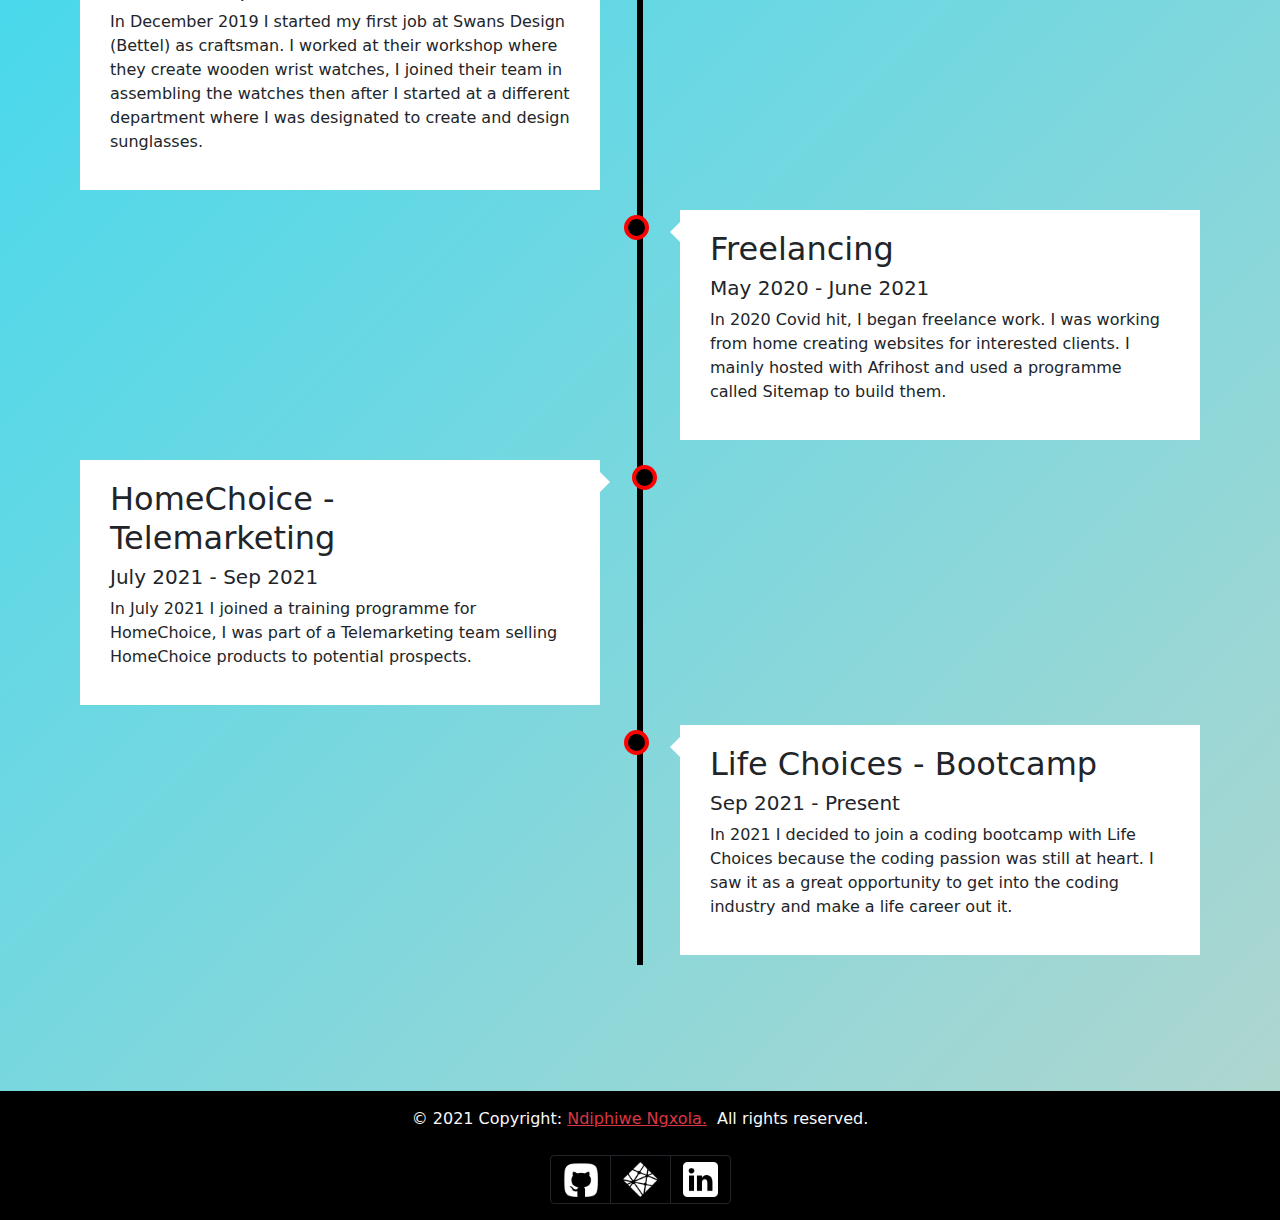
==== commit f1824582: "made few twicks here and there" ====
--- a/about.html
+++ b/about.html
@@ -47,22 +47,30 @@
                   <p>Growing up I was always fascinated by computers, so as soon as an opportunity to work with computers presented itself, I grabbed it with both hands. I started working with code in 2017 when I was introduced to a one-year coding course and was fascinated by the course. </p>
                   <br>
                   <div class="extras">
-                    <p>
-                      <strong>Full Name:</strong>
-                      <span>Ndiphiwe Ngxola</span>&emsp;
-                      <strong>City:</strong>
-                      <span>Cape Town</span>&emsp;
-                      <strong>Languages:</strong>
-                      <span>English, IsiXhosa, IsiZulu</span>
-                    </p>
-                    <p>
-                      <strong>Birthday:</strong>
-                      <span>16 September 1997</span>&emsp;
-                      <strong>Email:</strong>
-                      <span>pndira1770@gmail.com</span>&emsp;
-                      <strong>Phone:</strong>
-                      <span>073 646 9852</span>
-                    </p>
+                    <span>
+                      <strong>Full Name:</strong> Ndiphiwe Ngxola
+                    </span>&emsp;
+                    <span>
+                      <strong>City:</strong> Cape Town
+                    </span>&emsp;
+                    </span>
+                    <span>
+                      <strong>Languages:</strong> English, IsiXhosa, IsiZulu
+                    </span>&emsp;
+                    </span>
+                    <br>
+                    <br>
+                    <span>
+                      <strong>Birthday:</strong> 16 September 1997
+                    </span>&emsp;
+                    </span>
+                    <span>
+                      <strong>Email:</strong> pndira1770@gmail.com
+                    </span>&emsp;
+                    </span>
+                    <span>
+                      <strong>Phone:</strong> 073 646 9852
+                    </span>
                   </div>
                 </div>
            </div>
@@ -125,13 +133,13 @@
     <!-- Copyright -->
     <div class="text-light text-center p-3">
       © 2021 Copyright:
-      <a class="text-danger" href="index.html">Ndiphiwe Ngxola.</a>
+      <a class="text-danger" href="/alp.html">Ndiphiwe Ngxola.</a>
         &nbsp;All rights reserved.
       <br><br>
       <div class="btn-group">
-        <a href="https://github.com/Ndiphiwe/portfolio" target="_blank" class="btn btn-outline-dark"><img src="imgs/github.png" alt=""></a>
-        <a href="https://ndiphiwe-ngxola.netlify.app/" target="_blank" class="btn btn-outline-dark"><img src="imgs/netlify.png" alt=""></a>
-        <a href="https://www.linkedin.com/in/ndiphiwe-ngxola/" target="_blank" class="btn btn-outline-dark"><img src="imgs/lnkdin.png" alt=""></a>
+        <a href="https://github.com/Ndiphiwe/portfolio" target="_blank" class="btn btn-outline-dark"><img src="imgs/github.png" style="height: 35px;" alt=""></a>
+        <a href="https://ndiphiwe-ngxola.netlify.app/" target="_blank" class="btn btn-outline-dark"><img src="imgs/netlify.png" style="height: 35px;" alt=""></a>
+        <a href="https://www.linkedin.com/in/ndiphiwe-ngxola/" target="_blank" class="btn btn-outline-dark"><img src="imgs/lnkdin.png" style="height: 35px;" alt=""></a>
       </div>
       </div>
     <!-- 
--- a/assets/style.css
+++ b/assets/style.css
@@ -126,9 +126,7 @@
   padding-top: 20vh;
   margin-bottom: 10vh;
 }
-.extras span{
-  text-decoration: underline;
-}
+
 
 /* .myabtimg {
   animation: shake 0.5s;
